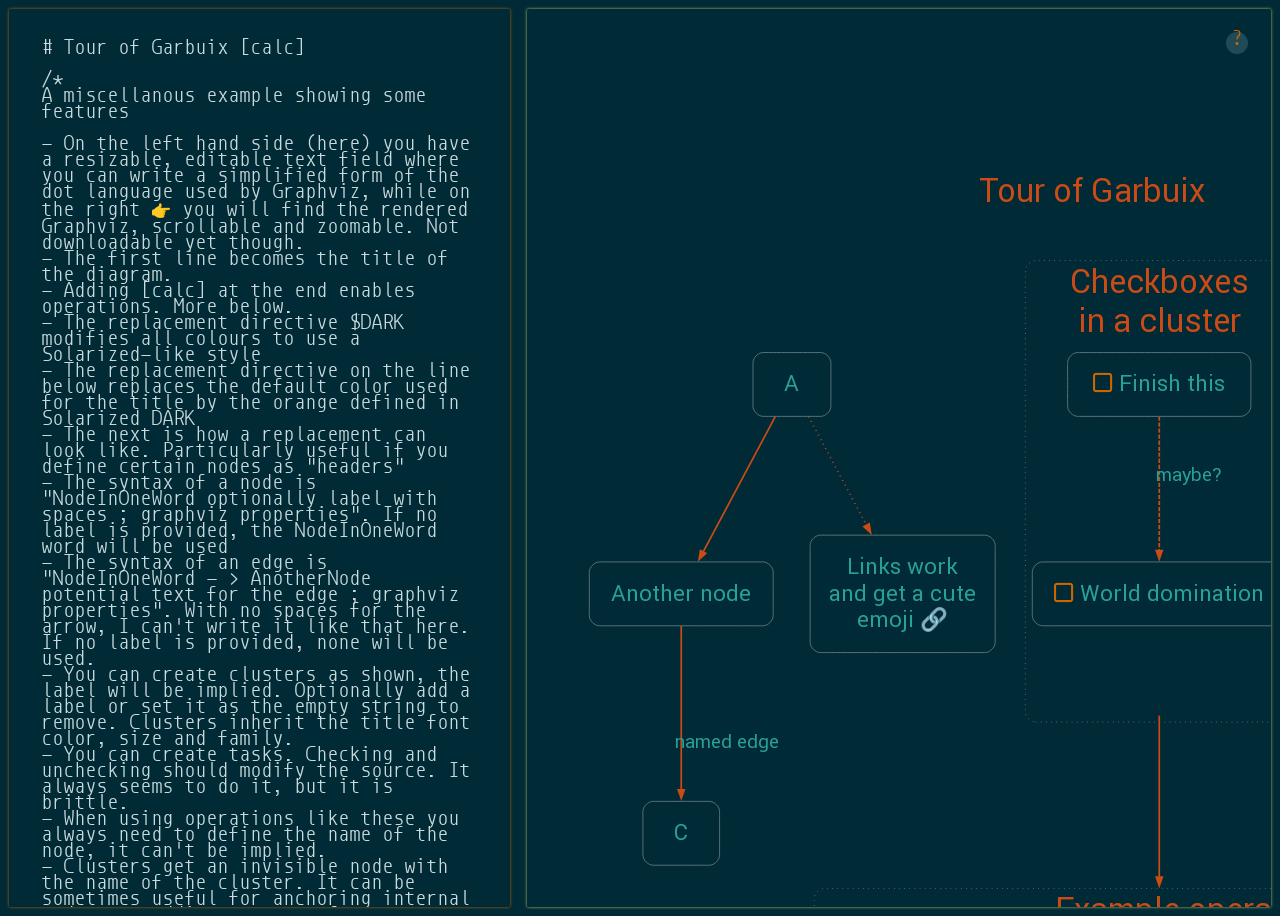
==== index.html @ 9fad5645 "Switch panzoom" ====
<head>
  <meta
    name="viewport"
    content="width=device-width, initial-scale=1.0, maximum-scale=1.0, user-scalable=no"
  />
  <link rel="manifest" href="./manifest.json" />
  <link rel="icon" type="image/png" href="media/icon.png" />
  <link href="src/style.css" rel="stylesheet" />
  <link href="fonts/inter.css" rel="stylesheet" />
  <link href="fonts/monoid.css" rel="stylesheet" />
  <link href="fonts/roboto.css" rel="stylesheet" />
  <link href="fonts/regular.css" rel="stylesheet" />
  <link href="fonts/solid.css" rel="stylesheet" />
  <script src="lib/mark.js" charset="UTF-8"></script>
  <script src="lib/panzoom.js"></script>
  <script src="lib/interact.min.js"></script>
  <script src="src/jazz/Tone.js"></script>
</head>
<body>
  <div id="container"></div>
  <div id="modal"></div>
  <script type="module" src="src/main.js"></script>
  <div id="help-button">?</div>
  <div id="help-modal">
    <h1>Garbuix</h1>
    <blockquote>
      From Catalan, tangle or mess.
      <a href="https://github.com/rberenguel/garbuix">Github</a>
    </blockquote>
    <hr />
    <p id="view-only"></p>
    <p>
      On the left hand side <code class="high">&#x261C;</code> you have a
      resizable, editable text field where you can write a simplified form of
      the <code>dot</code> language used by Graphviz, while on the right
      <code class="high">&#x261E;</code> you will find the rendered Graphviz,
      scrollable and zoomable. Not downloadable <i>yet</i> though.
    </p>
    <p>
      If the border of the render turns
      <span style="color: var(--bright-red)">red</span>, it means you have some
      error: press <code>Cmd-G</code> to switch between the main view
      (simplified and rendered) and a view with the generated dot and potential
      errors. You can copy the generated dot and run graphviz locally to
      generate SVGs, PNGs, etc.
    </p>
    <p>
      There is still not a lot of documentation on the syntax, but you can find
      some pointers here:
    </p>
    <ul>
      <li>
        The
        <a
          href="https://github.com/rberenguel/garbuix/tree/gh-pages/examples/main-example.cmap"
          >main-example.cmap</a
        >
        file you get when you start
      </li>
      <li>
        <a
          target="_blank"
          href="https://github.com/rberenguel/garbuix/blob/gh-pages/src/cmap.js#L27"
          >Basic description I used as an initial spec</a
        >
      </li>
      <li>
        <a
          target="_blank"
          href="https://github.com/rberenguel/garbuix/tree/gh-pages/examples"
          >Examples folder: open these and copy-paste on the left side panel to
          see what can be done</a
        >
      </li>
    </ul>
    <p>
      You can save your diagram (with a <code>cmap</code> extension, for
      <i
        ><a href="https://mostlymaths.net/2021/10/concept-maps.html/"
          >concept map</a
        ></i
      >) with <code id="save-thing">Cmd-S</code>, and can load with
      <code id="open-thing">Cmd-O</code>. You can also tell your operating
      system to open any <code>cmap</code> file with Garbuix. You can recover
      the basic example with <code id="menu-thing">Cmd-P</code> and choosing the
      obvious option. The other one is for fun, turn on the volume and type.
    </p>
    <p>
      If you are not on a Mac, you can use <code>Ctrl</code> everywhere I
      mention <code>Cmd</code> above.
    </p>
    <hr />
    <p style="font-size: 50%">
      Ruben Berenguel, 2025 (see list of used libraries in
      <a href="https://github.com/rberenguel/garbuix">Github</a>)
    </p>
  </div>
  <input type="file" id="filePicker" accept=".db" style="display: none" />
</body>
---- src/style.css ----
:root {
  --dark-background: #002b36;
  --slighty-lighter-dark-background: #204b56;
  --subtly-light-background: #deeef2;
  --subtly-dark-background: #1d1603;
  --light-background: #fdf6e3;
  --gray-text: #a9babc;
  --grey-text: #a9babc;
  --lighter-gray-text: #c9dadc;
  --lighter-grey-text: #c9dadc;
  --subtly-transparent: #a9babc77;
  --bright-orange: #c60;
  --solarized-pink: #d33682;
  --brown: #842;
  --less-bright-yellow: #aa6;
  --bright-yellow: #cc6;
  --bright-blue: #06c;
  --very-bright-red: #c00;
  --bright-red: #c00;
  --wired-code: #2aa198;
  --yellow: #b58900;
  --dark-orange: #a60;
  --dark-red: #800;
  --dark-green: #060;
  --green: #090;
}

html {
  scrollbar-color: var(--bright-orange) var(--dark-background); /* Set scrollbar thumb and track color */
  scrollbar-width: thin; /* Set scrollbar width */
}

body {
  background: var(--dark-background) !important;
  font-size: 16px;
  color: var(--lighter-gray-text) !important;
  overflow-x: hidden;
}

#container {
  display: flex; /* Enable flexbox layout */
  height: 100vh;
}

div {
  border-radius: 0.1em;
}

.item {
  margin: 0.1%; /* Add some margin between the divs */
}

#cmap {
  width: 60%;
  box-shadow: 0 0 3px var(--bright-orange); /* Add a shadow */
  padding: 2em;
  overflow: scroll;
  margin-right: 1em;
}

#cmap:focus {
  outline: none; /* Remove default outline */
  box-shadow: 0 0 8px var(--bright-orange); /* Add a shadow */
}

#graphviz {
  box-shadow: 0 0 3px var(--bright-yellow); /* Add a shadow */
  padding: 0.5em;
  width: 100% !important;
  overflow: hidden;
}

#errors {
  box-shadow: 0 0 3px var(--very-bright-red); /* Add a shadow */
  width: 49% !important;
}

#source {
  box-shadow: 0 0 3px var(--bright-blue); /* Add a shadow */
  width: 49% !important;
}

/* Media query for screens wider than 1000px and landscape orientation */
@media (min-width: 1000px) {
  .container {
    flex-direction: row; /* Arrange items horizontally */
  }
  .item:not(:first-child) {
    /* Hide all but the first item */
    display: none;
  }
  .item:nth-child(-n + 2) {
    /* Show the first two divs */
    display: block;
  }
}

/* Default styles for other screen sizes or portrait orientation */
@media (max-width: 1000px) or (orientation: portrait) {
  .container {
    flex-direction: column; /* Arrange items vertically */
  }

  .item:not(:first-child) {
    /* Hide all but the first item */
    display: none;
  }
}

.source-code {
  white-space: pre-wrap;
  font-family: monoidregular;
  padding: 0.5em;
}

#modal {
  position: fixed;
  font-family: "monoidregular";
  top: 75vh;
  left: 50%;
  transform: translateX(-50%);
  font-size: 30px;
  color: white;
  background-color: rgba(0, 0, 0, 0.7);
  padding: 10px 20px;
  border-radius: 5px;
  z-index: 1001;
  display: none;
}

.modal-row {
  cursor: pointer;
}

.error {
  border: 2px solid color-mix(in srgb, var(--bright-red) 80%, transparent);
  box-shadow: 0 0 3px var(--bright-red) !important; /* Add a shadow */
}

.line-numbers {
  display: flex;
  flex-direction: column; /* Stack numbers vertically */
  text-align: right; /* Align numbers to the right */
  width: fit-content; /* Make div as narrow as possible */
  min-width: 1em; /* Ensure space for 2-digit numbers with 0.5 font */
  user-select: none;
}

.line-numbers > div {
  /* Line numbers kind of fit well enough to find errors, only */
  font-family: "monoidregular";
  width: fit-content;
  font-size: round(50%, 1px);
  /* Strange magic to get these to fit. It seems min-height adds 1/2 of height only */
  min-height: round(2em, 1px);
  padding-top: round(1em, 1px);
}

.line-numbers > div:nth-child(odd) {
  color: #aaa;
}

.line-numbers > div:nth-child(even) {
  color: #777;
}

mark {
  background: orange;
  color: black;
}

svg .fawesome {
  font-family: "Font Awesome 6 Free Regular";
  font-weight: 100;
  margin-right: 5px;
  fill: #c60;
  cursor: default;
}

svg a {
  text-decoration: none;
}

.crossed {
  text-decoration: line-through;
  text-decoration-line: line-through;
  text-decoration-thickness: 0.3em !important; /* does not seem to work in SVG */
  fill: var(
    --bright-orange
  ); /* For some reason shows as black in app mode otherwise, Safari ignores it though */
}

#help-button {
  font-family: monoidregular;
  position: absolute;
  color: var(--bright-orange);
  background-color: var(--slighty-lighter-dark-background);
  top: 2em;
  right: 2em;
  width: 1.4em;
  height: 1.4em;
  text-align: center;
  border-radius: 100%;
  cursor: pointer;
  z-index: 1001;
}

#open-thing {
  cursor: pointer;
}

#save-thing {
  cursor: pointer;
}

#menu-thing {
  cursor: pointer;
}

a {
  color: var(--bright-orange);
}

a:visited {
  color: var(--dark-orange);
}

#help-modal {
  position: fixed;
  font-family: "Inter";
  top: 5vh;
  left: 50%;
  transform: translateX(-50%);
  font-size: 1.5em;
  color: var(--grey-text);
  background-color: var(--subtly-dark-background);
  padding: 1em 1em;
  border-radius: 5px;
  z-index: 1001;
  display: none;
}

#view-only {
  border: 1px solid #c60;
  padding: 0.5em;
  border-radius: 0.1em;
}

#view-only > code {
  font-size: 50%;
  margin-top: 0.5em;
}

code {
  font-size: 90%;
  line-height: 1rem;
  font-family: monoidregular;
  color: var(--bright-blue);
}

code.high {
  line-height: 1rem;
  font-size: 180%;
}
---- fonts/inter.css ----
@font-face {
  font-family: "Inter";
  src: url("./InterDisplay-Regular.woff2") format("woff2");
}
@font-face {
  font-family: "Inter";
  src: url("./InterDisplay-Bold.woff2") format("woff2");
  font-weight: bold;
  font-style: normal;
}
@font-face {
  font-family: "Inter";
  src: url("./InterDisplay-Italic.woff2") format("woff2");
  font-weight: normal;
  font-style: italic;
}
---- fonts/monoid.css ----
@font-face {
  font-family: "monoidregular";
  src: url("./monoid-regular.woff2") format("woff2");
}
@font-face {
  font-family: "monoidregular";
  src: url("./monoid-bold.woff2") format("woff2");
  font-weight: bold;
  font-style: normal;
}
@font-face {
  font-family: "monoidregular";
  src: url("./monoid-italic.woff2") format("woff2");
  font-weight: normal;
  font-style: italic;
}
---- fonts/roboto.css ----
@font-face {
  font-family: "roboto";
  src: url("./Roboto-Regular.woff") format("woff");
}
---- fonts/regular.css ----
/*!
 * Font Awesome Free 6.5.2 by @fontawesome - https://fontawesome.com
 * License - https://fontawesome.com/license/free (Icons: CC BY 4.0, Fonts: SIL OFL 1.1, Code: MIT License)
 * Copyright 2024 Fonticons, Inc.
 */
:root,
:host {
  --fa-style-family-classic: "Font Awesome 6 Free";
  --fa-font-regular: normal 400 1em/1 "Font Awesome 6 Free";
}

@font-face {
  font-family: "Font Awesome 6 Free Regular";
  font-style: normal;
  font-weight: 400;
  font-display: block;
  src:
    url("fa-regular-400.woff2") format("woff2"),
    url("fa-regular-400.ttf") format("truetype");
}

.far,
.fa-regular {
  font-weight: 400;
}
---- fonts/solid.css ----
/*!
 * Font Awesome Free 6.5.2 by @fontawesome - https://fontawesome.com
 * License - https://fontawesome.com/license/free (Icons: CC BY 4.0, Fonts: SIL OFL 1.1, Code: MIT License)
 * Copyright 2024 Fonticons, Inc.
 */
:root,
:host {
  --fa-style-family-classic: "Font Awesome 6 Free";
  --fa-font-solid: normal 900 1em/1 "Font Awesome 6 Free";
}

@font-face {
  font-family: "Font Awesome 6 Free Solid";
  font-style: normal;
  font-weight: 900;
  font-display: block;
  src:
    url("./fa-solid-900.woff2") format("woff2"),
    url("./fa-solid-900.ttf") format("truetype");
}

.fas,
.fa-solid {
  font-weight: 900;
}
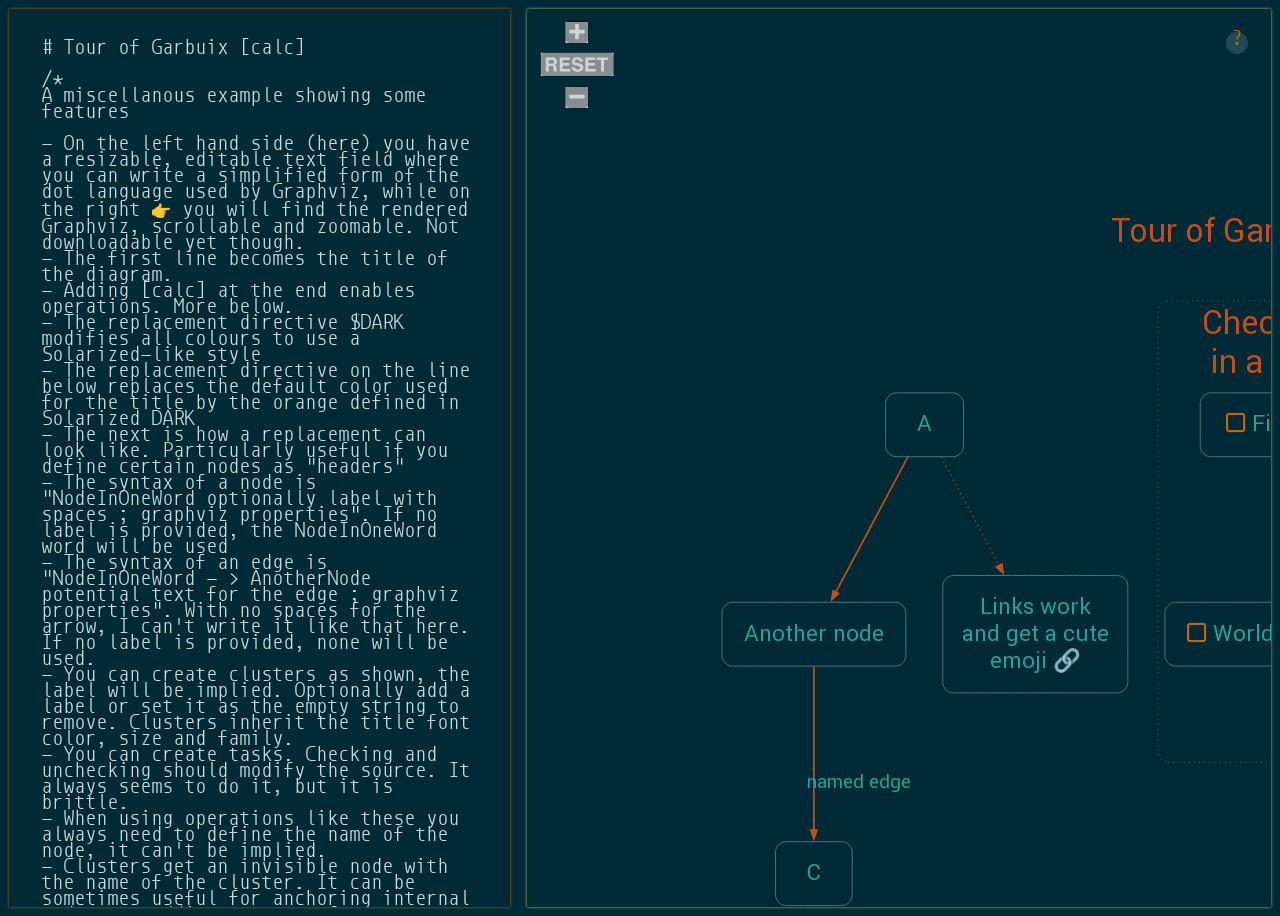
==== commit 7557505c: "Switch panzoom again" ====
--- a/index.html
+++ b/index.html
@@ -12,7 +12,7 @@
   <link href="fonts/regular.css" rel="stylesheet" />
   <link href="fonts/solid.css" rel="stylesheet" />
   <script src="lib/mark.js" charset="UTF-8"></script>
-  <script src="lib/panzoom.js"></script>
+  <script src="lib/svgpanzoom.js"></script>
   <script src="lib/interact.min.js"></script>
   <script src="src/jazz/Tone.js"></script>
 </head>
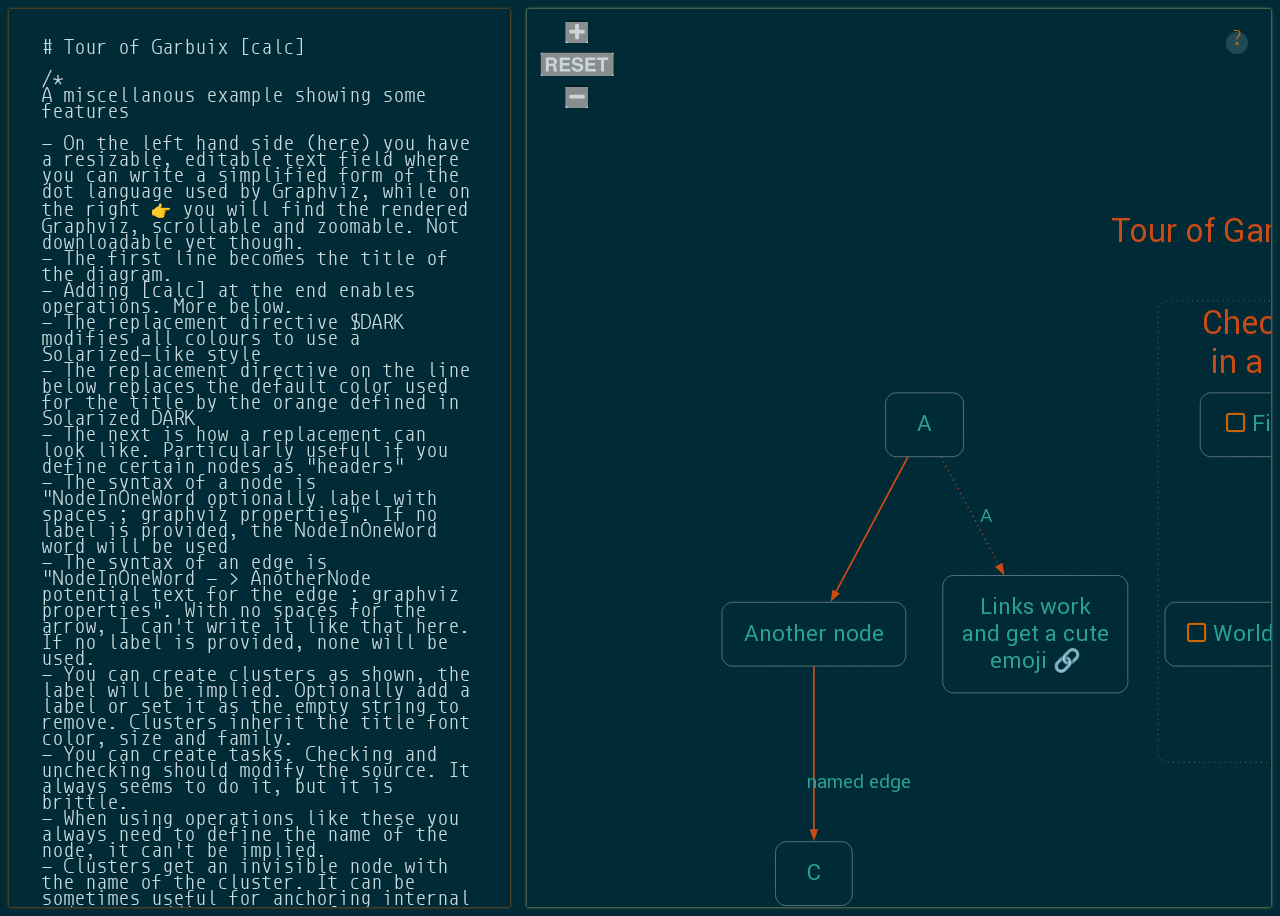
==== commit b9126d50: "Add autocomplete, or pretty close to" ====
--- a/index.html
+++ b/index.html
@@ -9,6 +9,7 @@
   <link href="fonts/inter.css" rel="stylesheet" />
   <link href="fonts/monoid.css" rel="stylesheet" />
   <link href="fonts/roboto.css" rel="stylesheet" />
+  <link rel="stylesheet" href="fonts/reforma.css" />
   <link href="fonts/regular.css" rel="stylesheet" />
   <link href="fonts/solid.css" rel="stylesheet" />
   <script src="lib/mark.js" charset="UTF-8"></script>
@@ -17,7 +18,7 @@
   <script src="src/jazz/Tone.js"></script>
 </head>
 <body>
-  <div id="container"></div>
+  <div id="container"><div id="suggestions"></div></div>
   <div id="modal"></div>
   <script type="module" src="src/main.js"></script>
   <div id="help-button">?</div>
--- a/src/style.css
+++ b/src/style.css
@@ -80,31 +80,12 @@
   width: 49% !important;
 }
 
-/* Media query for screens wider than 1000px and landscape orientation */
-@media (min-width: 1000px) {
-  .container {
-    flex-direction: row; /* Arrange items horizontally */
-  }
-  .item:not(:first-child) {
-    /* Hide all but the first item */
-    display: none;
-  }
-  .item:nth-child(-n + 2) {
-    /* Show the first two divs */
-    display: block;
-  }
-}
-
-/* Default styles for other screen sizes or portrait orientation */
-@media (max-width: 1000px) or (orientation: portrait) {
-  .container {
-    flex-direction: column; /* Arrange items vertically */
-  }
-
-  .item:not(:first-child) {
-    /* Hide all but the first item */
-    display: none;
-  }
+#source {
+  display: none;
+}
+
+#errors {
+  display: none;
 }
 
 .source-code {
@@ -262,3 +243,33 @@
   line-height: 1rem;
   font-size: 180%;
 }
+
+/*   */
+
+#suggestions {
+  position: fixed;
+  top: 10vh;
+  left: 10vh;
+  font-size: 20px;
+  font-family: "monoidregular";
+  color: white;
+  background-color: rgba(0, 0, 0, 0.7);
+  padding: 10px 20px;
+  border-radius: 5px;
+  display: none;
+  z-index: 10;
+  max-height: 5em;
+  overflow-y: auto;
+}
+
+#suggestions div {
+  padding: 2px 5px;
+  cursor: pointer;
+  border-radius: 5px;
+}
+
+#suggestions div:hover {
+  background-color: rgba(50, 50, 50, 0.7);
+  color: var(--bright-orange);
+  border: 1px solid #999;
+}
--- a/fonts/reforma.css
+++ b/fonts/reforma.css
@@ -0,0 +1,16 @@
+@font-face {
+  font-family: "reforma";
+  src: url("Reforma1969-Blanca.woff2") format("woff2");
+}
+@font-face {
+  font-family: "reforma-bold";
+  src: url("Reforma1969-Negra.woff") format("woff2");
+  font-weight: bold;
+  font-style: normal;
+}
+@font-face {
+  font-family: "reforma-italic";
+  src: url("Reforma1969-BlancaItalica.woff2") format("woff2");
+  font-weight: normal;
+  font-style: italic;
+}
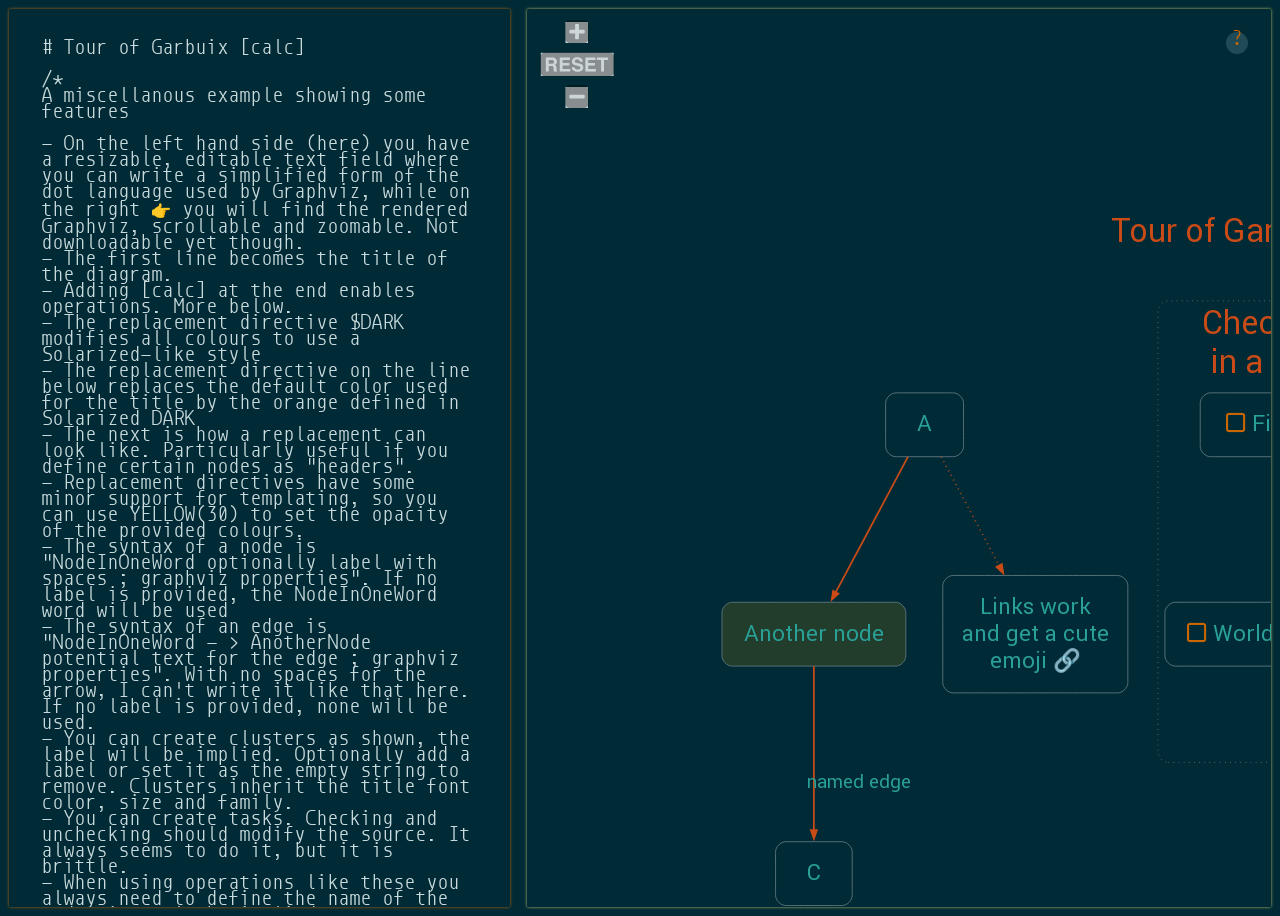
==== commit 1877cf76: "A bunch of fixes and features. When will I add tests though\?" ====
--- a/index.html
+++ b/index.html
@@ -20,6 +20,7 @@
 <body>
   <div id="container"><div id="suggestions"></div></div>
   <div id="modal"></div>
+  <div id="info"></div>
   <script type="module" src="src/main.js"></script>
   <div id="help-button">?</div>
   <div id="help-modal">
--- a/src/style.css
+++ b/src/style.css
@@ -211,6 +211,8 @@
   font-family: "Inter";
   top: 5vh;
   left: 50%;
+  max-height: 80vh;
+  overflow-y: scroll;
   transform: translateX(-50%);
   font-size: 1.5em;
   color: var(--grey-text);
@@ -222,8 +224,6 @@
 }
 
 #view-only {
-  border: 1px solid #c60;
-  padding: 0.5em;
   border-radius: 0.1em;
 }
 
@@ -248,8 +248,8 @@
 
 #suggestions {
   position: fixed;
-  top: 10vh;
-  left: 10vh;
+  top: 3vh;
+  left: 30vw;
   font-size: 20px;
   font-family: "monoidregular";
   color: white;
@@ -268,8 +268,34 @@
   border-radius: 5px;
 }
 
-#suggestions div:hover {
-  background-color: rgba(50, 50, 50, 0.7);
-  color: var(--bright-orange);
-  border: 1px solid #999;
-}
+#info {
+  position: absolute;
+  right: 2em;
+  top: 2em;
+  opacity: 1;
+  transition: opacity 3s ease-in-out;
+  z-index: 10000;
+  line-height: 1.5;
+  font-weight: 100;
+  min-height: fit-content;
+  min-width: fit-content;
+  overflow: auto;
+  font-family: "monoidregular" !important;
+  z-index: -10000;
+}
+/*
+
+info.classList.remove("fades");
+  info.innerText = "";
+
+  */
+.fades {
+  opacity: 0 !important;
+  color: var(--dark-background) !important;
+  /* I liked the looks of these gradients here: https://codersblock.com/blog/playing-with-infinity-in-css/ */
+  background: var(--bright-orange) linear-gradient(45deg, #0006, transparent);
+  border: 1px solid var(--bright-orange);
+  border-radius: 5px;
+  padding: 1em;
+  z-index: 10000 !important;
+}
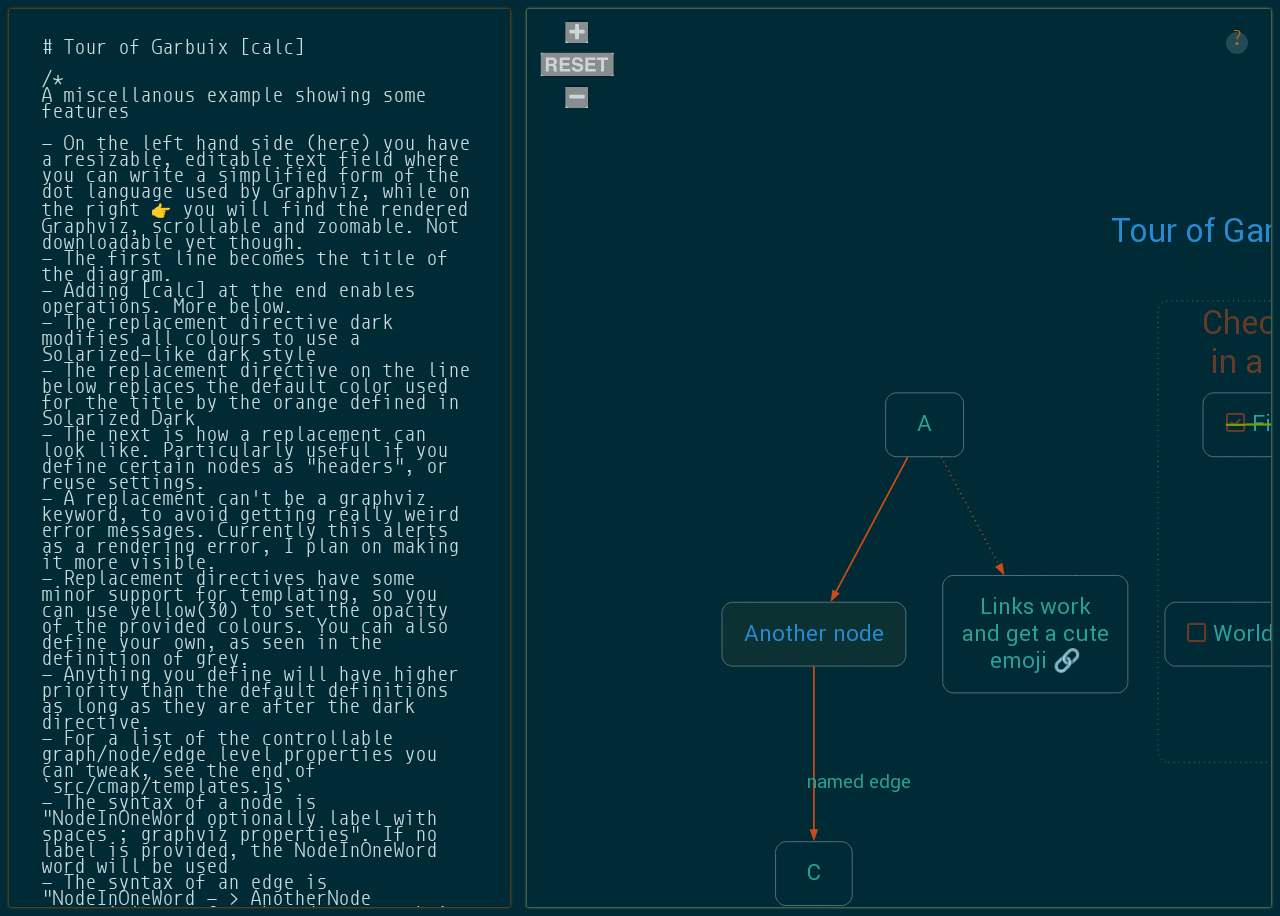
==== commit 40214e69: "Fix cmd-e failure" ====
--- a/index.html
+++ b/index.html
@@ -18,7 +18,8 @@
   <script src="src/jazz/Tone.js"></script>
 </head>
 <body>
-  <div id="container"><div id="suggestions"></div></div>
+  <div id="suggestions"></div>
+  <div id="container"></div>
   <div id="modal"></div>
   <div id="info"></div>
   <script type="module" src="src/main.js"></script>
--- a/src/style.css
+++ b/src/style.css
@@ -75,9 +75,49 @@
   width: 49% !important;
 }
 
+#error-name {
+  color: var(--bright-red);
+  font-size: 130%;
+}
+
+#error-name::before {
+  content: "\203C\FE0F ";
+  padding-right: 1em;
+}
+
+#error-message {
+  color: var(--bright-orange);
+  font-size: 100%;
+}
+
+#error-message::before {
+  content: "\2139\FE0F ";
+  padding-right: 1em;
+}
+
+#error-stacktrace {
+  color: var(--lighter-gray-text);
+  font-size: 80%;
+}
+
+#error-stacktrace::before {
+  content: "\1F50D ";
+  padding-right: 1em;
+}
+
+#error-help {
+  color: var(--green);
+}
+
+#error-help::before {
+  content: "\1F4A1 ";
+  padding-right: 1em;
+}
+
 #source {
   box-shadow: 0 0 3px var(--bright-blue); /* Add a shadow */
   width: 49% !important;
+  overflow: scroll;
 }
 
 #source {
@@ -154,7 +194,7 @@
   font-family: "Font Awesome 6 Free Regular";
   font-weight: 100;
   margin-right: 5px;
-  fill: #c60;
+  fill: #cc6600;
   cursor: default;
 }
 
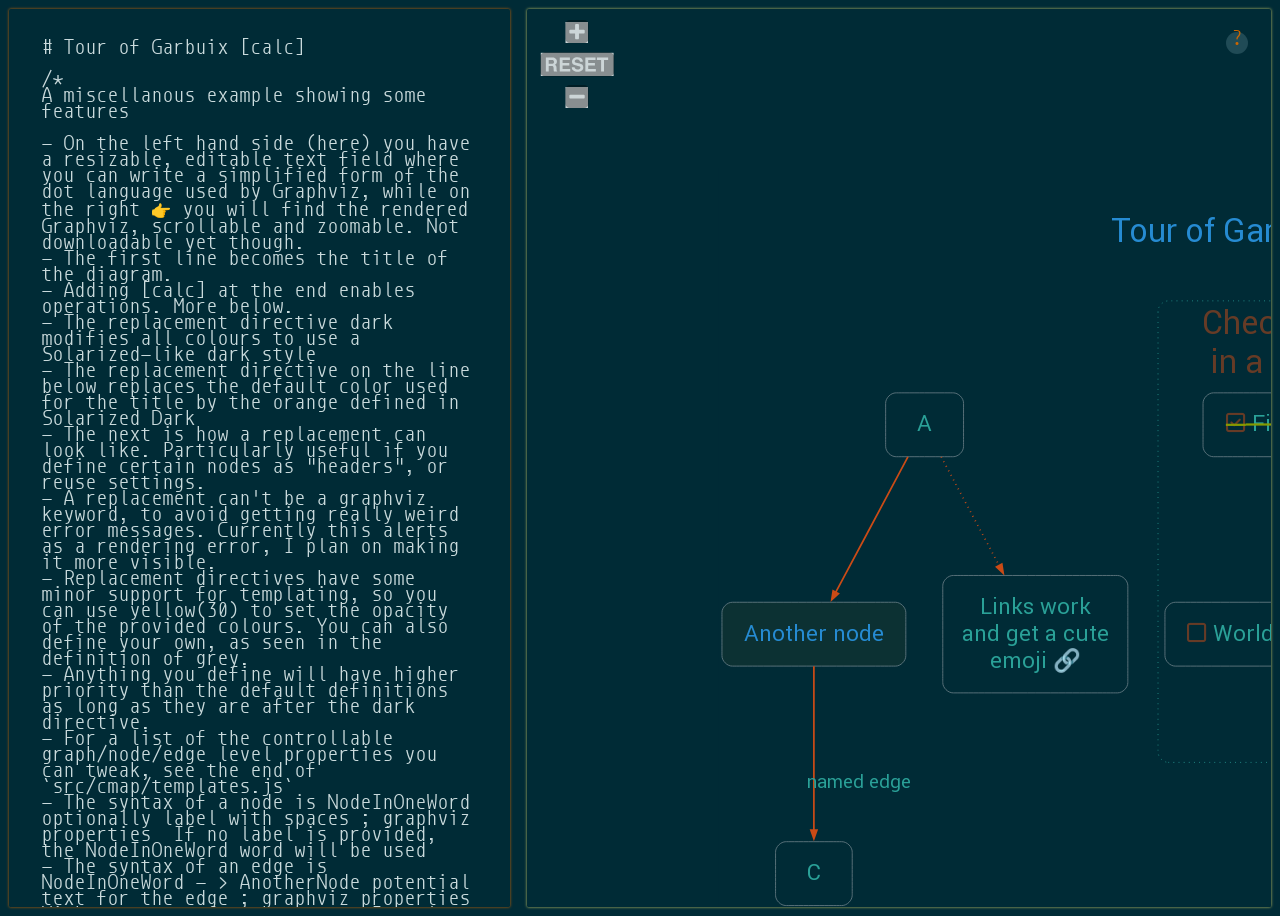
==== commit 37d87d1c: "FSRS spaced repetition for nodes and edges, like I had in Weave but improved with Gemini's help" ====
--- a/index.html
+++ b/index.html
@@ -6,6 +6,7 @@
   <link rel="manifest" href="./manifest.json" />
   <link rel="icon" type="image/png" href="media/icon.png" />
   <link href="src/style.css" rel="stylesheet" />
+  <link href="src/metap.css" rel="stylesheet" />
   <link href="fonts/inter.css" rel="stylesheet" />
   <link href="fonts/monoid.css" rel="stylesheet" />
   <link href="fonts/roboto.css" rel="stylesheet" />
@@ -18,9 +19,9 @@
   <script src="src/jazz/Tone.js"></script>
 </head>
 <body>
+  <div id="quiz-input" style="display: none"></div>
   <div id="suggestions"></div>
   <div id="container"></div>
-  <div id="modal"></div>
   <div id="info"></div>
   <script type="module" src="src/main.js"></script>
   <div id="help-button">?</div>
@@ -84,10 +85,25 @@
         ></i
       >) with <code id="save-thing">Cmd-S</code>, and can load with
       <code id="open-thing">Cmd-O</code>. You can also tell your operating
-      system to open any <code>cmap</code> file with Garbuix. You can recover
-      the basic example with <code id="menu-thing">Cmd-P</code> and choosing the
-      obvious option. The other one is for fun, turn on the volume and type.
+      system to open any <code>cmap</code> file with Garbuix. You can use
+      <code id="menu-thing">Cmd-P</code> to invoke a command palette:
     </p>
+    <ul>
+      <li>
+        <b>Export to clipboard</b>: What it says on the tin, export the
+        genreated <code>dot</code> code
+      </li>
+      <li>
+        <b>View only</b>: Enlarge the diagram so it is the only visible thing.
+        Refresh the browser to come back for now.
+      </li>
+      <li><b>Main example</b>: Recover the main example</li>
+      <li>
+        <b>Quiz</b>: Make some edges and nodes disappear and get asked about
+        them with spaced repetition (FSRS algorithm)
+      </li>
+      <li><b>Jazz</b>: Jazz</li>
+    </ul>
     <p>
       If you are not on a Mac, you can use <code>Ctrl</code> everywhere I
       mention <code>Cmd</code> above.
@@ -98,5 +114,6 @@
       <a href="https://github.com/rberenguel/garbuix">Github</a>)
     </p>
   </div>
-  <input type="file" id="filePicker" accept=".db" style="display: none" />
+  <input type="file" id="filePicker" accept=".cmap" style="display: none" />
+  <div id="glass" style="display: none"></div>
 </body>
--- a/src/style.css
+++ b/src/style.css
@@ -134,25 +134,6 @@
   padding: 0.5em;
 }
 
-#modal {
-  position: fixed;
-  font-family: "monoidregular";
-  top: 75vh;
-  left: 50%;
-  transform: translateX(-50%);
-  font-size: 30px;
-  color: white;
-  background-color: rgba(0, 0, 0, 0.7);
-  padding: 10px 20px;
-  border-radius: 5px;
-  z-index: 1001;
-  display: none;
-}
-
-.modal-row {
-  cursor: pointer;
-}
-
 .error {
   border: 2px solid color-mix(in srgb, var(--bright-red) 80%, transparent);
   box-shadow: 0 0 3px var(--bright-red) !important; /* Add a shadow */
@@ -339,3 +320,25 @@
   padding: 1em;
   z-index: 10000 !important;
 }
+
+#quiz-input {
+  border: 1px solid #ccc;
+  padding: 10px;
+  margin-top: 10px;
+  font-family: Arial, sans-serif;
+  min-height: 50px;
+  background-color: var(--dark-background);
+}
+
+#glass {
+  position: absolute;
+  width: calc(max(100vh, 100vw));
+  height: calc(max(100vh, 100vw));
+  background-color: transparent;
+  overflow: hidden;
+  top: 0;
+  left: 0;
+  z-index: 5;
+  backdrop-filter: blur(5px);
+  -webkit-backdrop-filter: blur(5px);
+}
--- a/src/metap.css
+++ b/src/metap.css
@@ -0,0 +1,26 @@
+#metap-modal {
+  position: fixed;
+  font-family: "monoidregular";
+  top: 60vh;
+  left: 50%;
+  transform: translateX(-50%);
+  font-size: 1.2rem;
+  color: white;
+  background-color: rgba(0, 0, 0, 0.7);
+  border-radius: 0.5rem;
+  padding: 0.5rem;
+
+  z-index: 1001;
+  display: none;
+}
+
+.metap-modal-row {
+  cursor: pointer;
+  padding: 0.5rem 1rem;
+  border-radius: 0.2rem;
+}
+
+.metap-modal-row:hover {
+  cursor: pointer;
+  background-color: rgba(50, 50, 50, 0.8);
+}
